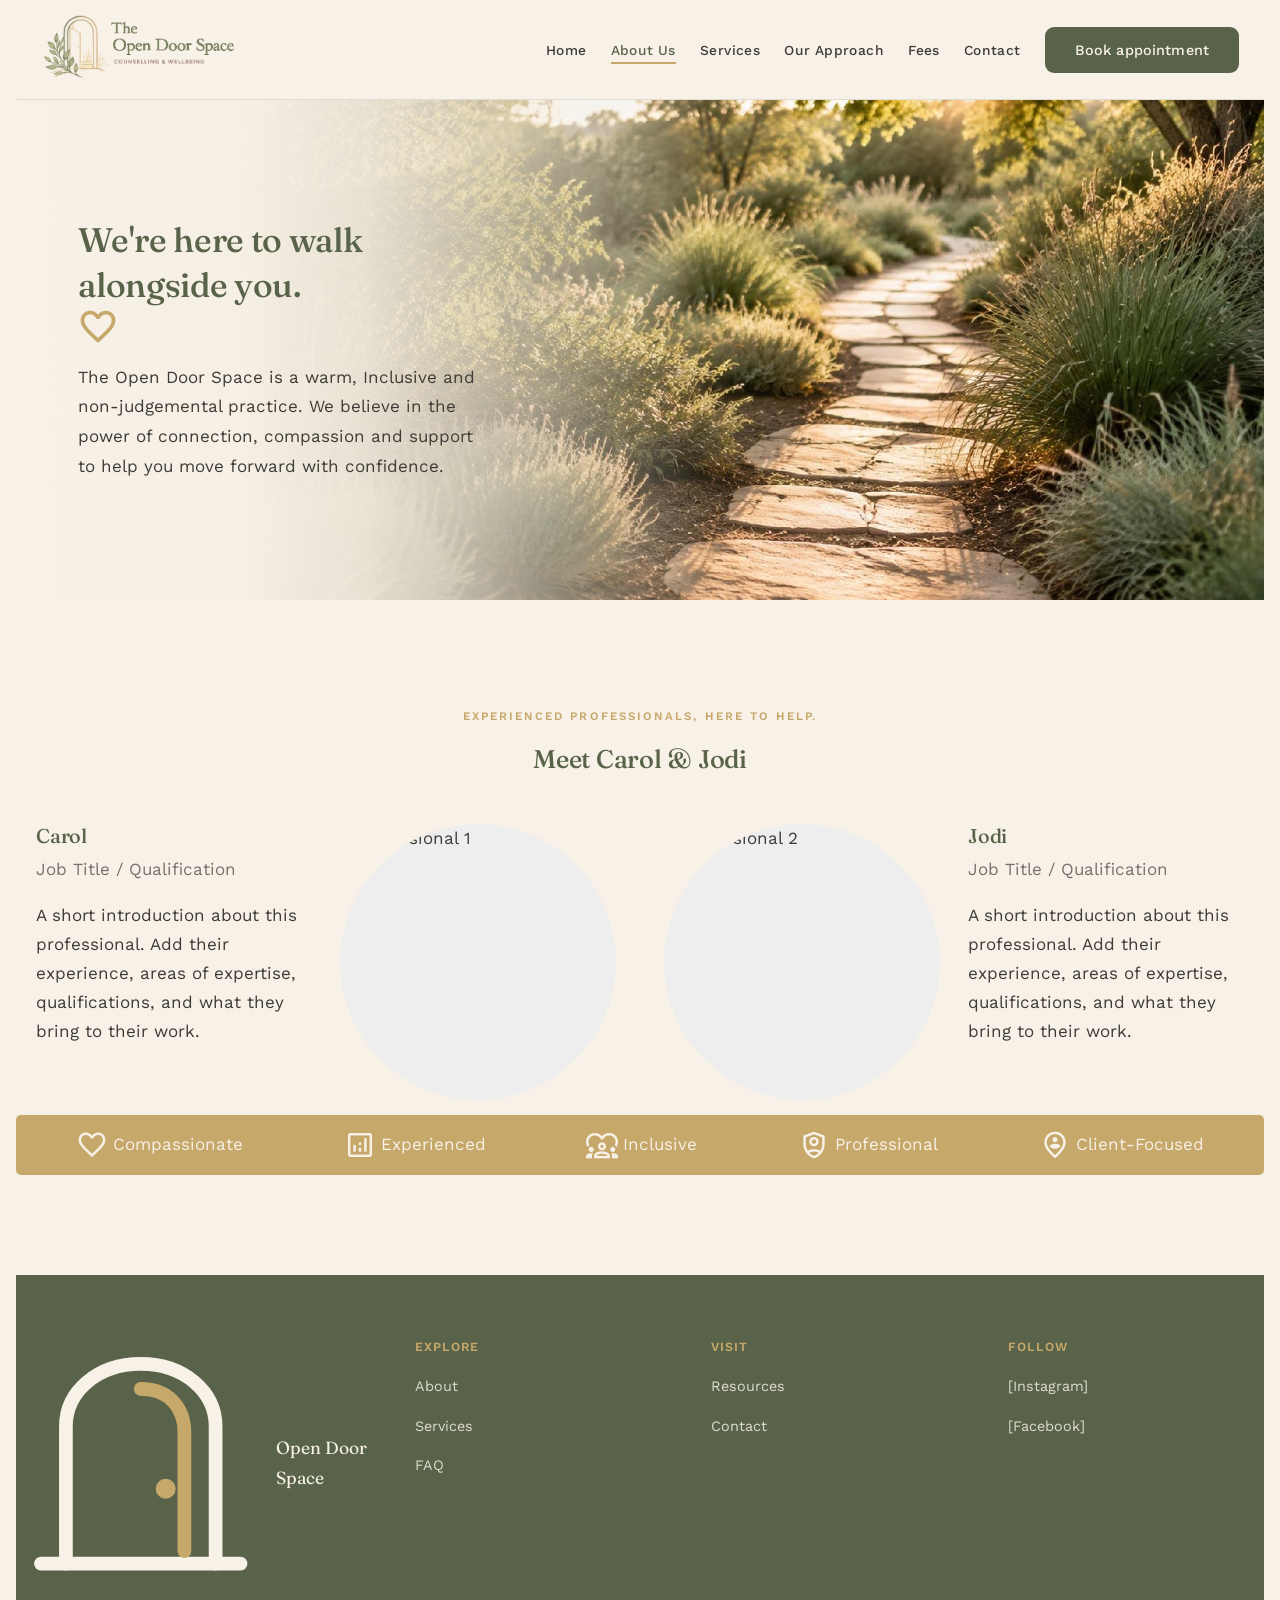
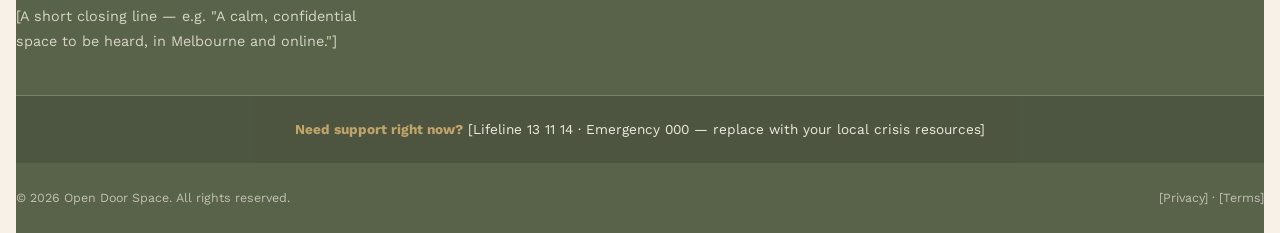
==== about.html @ 5861e18a "initial commit" ====
<!DOCTYPE html>
<html lang="en">
<head>
<meta charset="UTF-8">
<meta name="viewport" content="width=device-width, initial-scale=1.0">
<title>Open Door Space — Counseling</title>
<link rel="preconnect" href="https://fonts.googleapis.com">
<link href="https://fonts.googleapis.com/css2?family=Fraunces:ital,opsz,wght@0,9..144,300;0,9..144,400;0,9..144,500;0,9..144,600;1,9..144,400&family=Work+Sans:wght@300;400;500;600&display=swap" rel="stylesheet">
<link
  rel="stylesheet"
  href="https://fonts.googleapis.com/css2?family=Material+Symbols+Outlined:opsz,wght,FILL,GRAD@20..48,300,0,0"
>
<link rel="stylesheet" href="styles.css">
</head>
<body>

<header>
  <div class="nav-inner">
    <a class="brand" href="index.html">
      <img src="images/logo.png" style="width:200px"/>
    </a>

    <button class="menu-toggle" aria-label="Toggle navigation" id="menuToggle">
      <span></span><span></span><span></span>
    </button>

    <nav class="primary-nav" id="primaryNav">
      <ul>
        <li><a href="index.html" >Home</a></li>
        <li><a href="about.html" class="active">About Us</a></li>
        <li><a href="services.html">Services</a></li>
        <li><a href="approach.html">Our Approach</a></li>
        <li><a href="fees.html">Fees</a></li>
        <li><a href="contact.html">Contact</a></li>
        <li><button class="btn btn-primary">Book appointment</button></li>
      </ul>
    </nav>
  </div>
</header>

<main>
  <div class="hero-services">
    <img src="images/about-hero.jpg"/>
    <div class="hero-services-fade"></div>
    <div class="hero-services-content">
        <h1>We're here to walk alongside you.</h1>
        <span class="eyebrow material-symbols-outlined about-hero-icon">favorite</span>
        <p>The Open Door Space is a warm, Inclusive and non-judgemental practice. We believe in the power of connection, compassion and support to help you move forward with confidence.</p>
      </div>
    </div>
  </div>


  <section class="professionals">
  <div class="professionals__header">
    <span class="eyebrow">Experienced professionals, here to help.</span>
    <h2>Meet Carol & Jodi</h2>
  </div>

  <div class="professionals__grid">

    <!-- Professional 1 -->
    <article class="professional-card">
      <div class="professional-card__content">
        <h3>Carol</h3>
        <p class="professional-card__role">Job Title / Qualification</p>
        <p>
          A short introduction about this professional. Add their
          experience, areas of expertise, qualifications, and what
          they bring to their work.
        </p>
      </div>
      <div class="professional-card__image">
        <img
          src="https://testingbot.com/free-online-tools/random-avatar/500"
          alt="Professional 1"
        />
      </div>

    </article>

    <!-- Professional 2 -->
    <article class="professional-card">
      <div class="professional-card__image">
        <img
          src="https://testingbot.com/free-online-tools/random-avatar/800"
          alt="Professional 2"
        />
      </div>

      <div class="professional-card__content">
        <h3>Jodi</h3>
        <p class="professional-card__role">Job Title / Qualification</p>
        <p>
          A short introduction about this professional. Add their
          experience, areas of expertise, qualifications, and what
          they bring to their work.
        </p>
      </div>
    </article>

  </div>
<div class="professionals__footer">
  <div>
    <span class="material-symbols-outlined professional-footer-icon">favorite</span>
    <span>Compassionate</span>
  </div>
  <div>
    <span class="material-symbols-outlined professional-footer-icon">analytics</span>
    <span>Experienced</span>
  </div>
  <div>
    <span class="material-symbols-outlined professional-footer-icon">diversity_1</span>
    <span>Inclusive</span>
  </div>
  <div>
    <span class="material-symbols-outlined professional-footer-icon">shield_person</span>
    <span>Professional</span>
  </div>
  <div>
    <span class="material-symbols-outlined professional-footer-icon">person_pin_circle</span>
    <span>Client-Focused</span>
  </div>
</div>
</section>
</main>
<footer>
  <div class="page-shell">
    <div class="footer-grid">
      <div>
        <div class="footer-brand">
          <svg class="door-icon" viewBox="0 0 40 40" fill="none" xmlns="http://www.w3.org/2000/svg">
            <path d="M8 36V14C8 8.5 13 4 20 4C27 4 32 8.5 32 14V36" stroke="#F7F1E7" stroke-width="2.2" stroke-linecap="round"/>
            <line x1="4" y1="36" x2="36" y2="36" stroke="#F7F1E7" stroke-width="2.2" stroke-linecap="round"/>
            <path d="M20 8C24.5 8 27 11 27 15V34" stroke="#C7A86B" stroke-width="2.2" stroke-linecap="round"/>
            <circle cx="24" cy="24" r="1.6" fill="#C7A86B"/>
          </svg>
          <span>Open Door Space</span>
        </div>
        <p>[A short closing line — e.g. "A calm, confidential space to be heard, in Melbourne and online."]</p>
      </div>
      <div>
        <h4>Explore</h4>
        <ul>
          <li><a href="about.html">About</a></li>
          <li><a href="services.html">Services</a></li>
          <li><a href="faq.html">FAQ</a></li>
        </ul>
      </div>
      <div>
        <h4>Visit</h4>
        <ul>
          <li><a href="resources.html">Resources</a></li>
          <li><a href="contact.html">Contact</a></li>
        </ul>
      </div>
      <div>
        <h4>Follow</h4>
        <ul>
          <li><a href="#">[Instagram]</a></li>
          <li><a href="#">[Facebook]</a></li>
        </ul>
      </div>
    </div>
  </div>

  <div class="footer-crisis">
    <strong>Need support right now?</strong> [Lifeline 13 11 14 · Emergency 000 — replace with your local crisis resources]
  </div>

  <div class="page-shell">
    <div class="footer-bottom">
      <span>© 2026 Open Door Space. All rights reserved.</span>
      <span>[Privacy] · [Terms]</span>
    </div>
  </div>
</footer>

<script src="script.js"></script>
</body>
</html>
---- styles.css ----
:root{
  --deep-sage:#59634A;
  --soft-sage:#7F8B68;
  --cream:#F7F1E7;
  --gold:#C7A86B;
  --charcoal:#3E3B36;
  --cream-dim:#EFE7D8;
  --arch-r: 260px;
}

*{margin:0;padding:0;box-sizing:border-box;}

html{scroll-behavior:smooth;}

body{
  background:var(--cream);
  color:var(--charcoal);
  font-family:'Work Sans', sans-serif;
  font-weight:400;
  font-size:17px;
  line-height:1.75;
  padding: 0 1rem;
  -webkit-font-smoothing:antialiased;

}

h1,h2,h3,h4{
  font-family:'Fraunces', serif;
  font-weight:500;
  color:var(--deep-sage);
  line-height:1.3;
  letter-spacing:-0.01em;
}

a{color:inherit;text-decoration:none;}
ul{list-style:none;}
button{font-family:inherit;cursor:pointer;border:none;background:none;}
img{max-width:100%;display:block;}

.eyebrow{
  font-size:0.72rem;
  letter-spacing:0.18em;
  text-transform:uppercase;
  color:var(--gold);
  font-weight:600;
  margin-bottom:16px;
  display:inline-block;
}

/* ---------- layout shell ---------- */
.page-shell{margin:0 auto;}

/* ---------- header / nav ---------- */
header{
  position:sticky;
  top:0;
  z-index:100;
  background:rgba(247,241,231,0.94);
  backdrop-filter:blur(8px);
  border-bottom:1px solid rgba(89,99,74,0.14);
}
.nav-inner{
  margin:0 auto;
  padding:10px 25px;
  display:flex;
  align-items:center;
  justify-content:space-between;
}
.brand{
  display:flex;
  align-items:center;
  gap:12px;
}

nav.primary-nav ul{
  display:flex;
  align-items: center;
  gap:24px;
}

nav.primary-nav a{
  font-size:0.86rem;
  letter-spacing:0.03em;
  font-weight:500;
  color:var(--charcoal);
  padding-bottom:4px;
  border-bottom:2px solid transparent;
  transition:border-color .2s ease, color .2s ease;
}
nav.primary-nav a:hover{color:var(--deep-sage);}
nav.primary-nav a.active{
  color:var(--deep-sage);
  border-bottom-color:var(--gold);
}

.menu-toggle{
  display:none;
  width:26px;height:20px;
  flex-direction:column;
  justify-content:space-between;
}
.menu-toggle span{
  display:block;height:2px;width:100%;
  background:var(--deep-sage);
  border-radius:2px;
}

/* ---------- buttons ---------- */
.btn{
  display:inline-flex;
  align-items:center;
  gap:8px;
  padding:15px 30px;
  border-radius:9px;
  font-size:0.9rem;
  font-weight:500;
  letter-spacing:0.01em;
  transition:transform .2s ease, box-shadow .2s ease, background .2s ease;
}

.btn-primary{
  background:var(--deep-sage);
  color:var(--cream);
}
.btn-primary:hover{
  background:var(--soft-sage);
  transform:translateY(-2px);
  box-shadow:0 10px 24px -10px rgba(89,99,74,0.5);
}
.btn-outline{
  border:1.5px solid var(--deep-sage);
  color:var(--deep-sage);
  background:transparent;
}
.btn-outline:hover{
  background:var(--deep-sage);
  color:var(--cream);
  transform:translateY(-2px);
}

/* ---------- placeholder blocks ---------- */
.ph-img, .help-media{
  position:relative;
  overflow: hidden;
  line-height:1.5;
}

.ph-img img, .help-media img {
  width: 100%;
  height: 100%;
  object-fit: cover;
  display: block;
}
.ph-img::after{
  content: "";
  position: absolute;
  top: 0;
  left: 0;
  width: 15%;
  height: 100%;
  background: linear-gradient(
    to right,
    #F7F1E7 0%,
    rgba(247, 241, 231, 0.7) 35%,
    rgba(247, 241, 231, 0.2) 75%,
    transparent 100%
  );
  pointer-events: none;
}
.help-media::after{
  content: "";
  position: absolute;
  top: 0;
  right: 0;
  width: 30%;
  height: 100%;
  background: linear-gradient(
    to left,
    #F7F1E7 0%,
    rgba(247, 241, 231, 0.7) 35%,
    rgba(247, 241, 231, 0.2) 75%,
    transparent 100%
  );
  pointer-events: none;
}


/* ---------- sections general ---------- */
section{padding:100px 0;}
.section-head{
  max-width:620px;
  margin-bottom:56px;
}
.section-head.center{margin-left:auto;margin-right:auto;text-align:center;}
.section-head h2{font-size:2rem;margin-bottom:16px;}
.section-head p{color:var(--charcoal);opacity:0.85;}

.band-sage{background:var(--deep-sage);color:var(--cream);}
.band-sage h2, .band-sage h3{color:var(--cream);}
.band-dim{background:var(--cream-dim);}

/* ---------- HOME hero ---------- */
.hero-inner{
  display:grid;
  grid-template-columns:1fr 1fr;
  align-items:center;
}
.hero-copy {
  padding-left: 20px;
}
.about-hero-copy {
  padding-left: 20px;
}
.hero-copy h1{
  font-size:2.7rem;
  line-height:1.25;
  margin-bottom:24px;
}
.hero-copy p{
  font-size:1.08rem;
  max-width:460px;
  margin-bottom:38px;
  opacity:0.9;
}
.hero-actions{display:flex;gap:16px;flex-wrap:wrap;}
.reassure-row{
  display:flex;
  gap:36px;
  flex-wrap:wrap;
  margin-top:44px;
  font-size:0.86rem;
  color:var(--soft-sage);
}
.reassure-row span{display:flex;align-items:center;gap:8px;}

/* about us */
.about-hero-icon {
  font-size: 40px;
}
/* feature grid */

.quote-block{
  max-width:680px;
  margin:0 auto;
  text-align:center;
}
.quote-block p{
  font-family:'Fraunces', serif;
  font-size:1.4rem;
  font-style:italic;
  font-weight:400;
  line-height:1.6;
  margin-bottom:22px;
}

.cta-band{text-align:center;}
.cta-band h2{margin-bottom:18px;}
.cta-band p{max-width:500px;margin:0 auto 32px;opacity:0.88;}

/* ---------- PROFESSIONALS ------*/

.professionals {

}
.professionals__header {
  margin-bottom: 48px;
  text-align: center;
}

.professionals__eyebrow {
  display: block;
  margin-bottom: 12px;
  font-size: 0.85rem;
  text-transform: uppercase;
  letter-spacing: 0.12em;
}

.professionals__header h2 {
  margin: 0;
}

.professionals__grid {
  display: grid;
  grid-template-columns: repeat(2, 1fr);
  gap: 48px;
  padding: 0 20px;
}
.professionals__footer {
  width: 100%;
  height: 60px;
  background-color: var(--gold);
  margin-top: 15px;
  border-radius: 5px;
  padding: 0 10px;
  display: flex;
  flex-direction: row;
  align-items: center;
  justify-content: space-around;
}
.professional-footer-icon {
  font-size: 2rem;
}
.professionals__footer div{
  color: var(--cream);
  display: flex;
  align-items: center;
  gap: 5px;
}

.professional-card {
  display: grid;
  grid-template-columns: 1fr 1fr;
  gap: 28px;
  align-items: start;
}

.professional-card__image {
  aspect-ratio: 1 / 1;
  overflow: hidden;
  border-radius: 50%;
  background: #eee;
}

.professional-card__image img {
  width: 100%;
  height: 100%;
  object-fit: cover;
  display: block;
}

.professional-card__content h3 {
  margin: 0 0 6px;
}

.professional-card__role {
  margin: 0 0 16px;
  opacity: 0.7;
}

.professional-card__content p:last-child {
  line-height: 1.7;
  margin: 0;
}

@media (max-width: 768px) {
  .professionals__grid {
    grid-template-columns: 1fr;
    gap: 40px;
  }

  .professional-card {
    grid-template-columns: 120px 1fr;
    gap: 20px;
  }
}

/* ---------- SERVICES -------------*/
.hero-services {
  position: relative;
  width: 100%;
  overflow: hidden;
}
.hero-services img {
  max-height: 500px;
    object-fit: cover;
    width: 100%;  
}

/* Soft background behind the text */
.hero-services-fade {
  position: absolute;
  inset: 0;
  pointer-events: none;

  background:
    linear-gradient(
      to right,
      #F7F1E7 0%,
      rgba(247, 241, 231, 0.98) 18%,
      rgba(247, 241, 231, 0.85) 28%,
      rgba(247, 241, 231, 0.45) 40%,
      rgba(247, 241, 231, 0) 55%
    );
}

/* Text positioned over image */
.hero-services-content {
  position: absolute;
  top: 50%;
  left: 5%;
  transform: translateY(-50%);
  width: 32%;
  z-index: 2;
}
/* ---------- HOW WE CAN HELP ------*/
.help-section {
  padding: 80px 0;
  display: grid;
  grid-template-columns: 1fr 2fr;
  align-items: center;
}

.help-section__intro {
  max-width: 720px;
  margin-bottom: 56px;
}

.help-section__eyebrow {
  display: block;
  margin-bottom: 14px;
  font-size: 0.8rem;
  letter-spacing: 0.14em;
  text-transform: uppercase;
  opacity: 0.65;
}

.help-section__intro h2 {
  margin: 0 0 20px;
  font-size: clamp(2rem, 4vw, 3.2rem);
  line-height: 1.1;
  font-weight: 500;
}

.help-section__intro p {
  max-width: 620px;
  margin: 0;
  font-size: 1.05rem;
  line-height: 1.75;
  opacity: 0.75;
}

.help-section__grid {
  display: flex;
  flex-direction: column;
  padding: 0 0 0 20px;
  justify-content: start;
  align-items: center;
  gap: 2rem;
  height: 100%;
}

.help-section__items {
  display: flex;
  flex-direction: row;
  flex-wrap: wrap;
  justify-content: center;
  gap: 3rem;
}
.help-section__items div {
  display: flex;
  flex-direction: column;
  justify-content: center;
  align-items: center;
  text-align: center;
}

.help-icon {
  font-size: 4rem;
  color: var(--soft-sage);;
}
.help-item-text {
  font-size: large;
  white-space: normal;
  overflow-wrap: break-word;
  word-break: normal;
}
/* Tablet */
@media (max-width: 900px) {
  .help-section__grid {
    grid-template-columns: repeat(2, 1fr);
  }
}

/* Mobile */
@media (max-width: 600px) {
  .help-section {
    padding: 70px 0;
  }

  .help-section__intro {
    margin-bottom: 40px;
  }

  .help-section__grid {
    grid-template-columns: 1fr;
  }

  .help-card {
    min-height: auto;
    padding: 28px;
  }
}

/* ---------- ABOUT ---------- */
.about-hero{display:grid;grid-template-columns:1fr 1fr;gap:64px;align-items:center;}
.values-grid{display:grid;grid-template-columns:repeat(4,1fr);gap:22px;margin-top:24px;}
.value-card{padding:30px 24px;background:var(--cream-dim);border-radius:20px;}
.value-card h4{font-size:1rem;margin-bottom:8px;color:var(--charcoal);font-family:'Work Sans',sans-serif;font-weight:600;}
.value-card p{font-size:0.86rem;opacity:0.8;}
.team-grid{display:grid;grid-template-columns:repeat(3,1fr);gap:30px;margin-top:24px;}
.team-card .ph-img{min-height:220px;border-radius:150px 150px 0 0;margin-bottom:16px;}
.team-card h4{font-size:1.05rem;margin-bottom:4px;color:var(--charcoal);font-family:'Work Sans',sans-serif;font-weight:600;}
.team-card .role{font-size:0.82rem;color:var(--soft-sage);margin-bottom:10px;display:block;}
.team-card p{font-size:0.88rem;opacity:0.85;}

/* ---------- SERVICES ---------- */
.services-grid{display:grid;grid-template-columns:repeat(3,1fr);gap:32px;}
.service-card{background:#fff;border-radius:22px;overflow:hidden;box-shadow:0 12px 30px -18px rgba(62,59,54,0.2);}
.service-card .ph-img{min-height:190px;border-radius:0;}
.service-card-body{padding:28px;}
.service-card-body h3{font-size:1.1rem;margin-bottom:10px;}
.service-card-body p{font-size:0.9rem;opacity:0.85;margin-bottom:18px;}
.service-tag{
  font-size:0.7rem;letter-spacing:0.06em;text-transform:uppercase;
  color:var(--gold);font-weight:600;margin-bottom:10px;display:inline-block;
}

/* ---------- FAQ ---------- */
.faq-list{max-width:760px;margin:0 auto;}
.faq-item{
  padding:28px 0;
  border-bottom:1px solid rgba(89,99,74,0.18);
}
.faq-item h3{font-size:1.05rem;color:var(--charcoal);font-family:'Work Sans',sans-serif;font-weight:600;margin-bottom:10px;display:flex;gap:12px;align-items:flex-start;}
.faq-item .q-mark{color:var(--gold);font-family:'Fraunces',serif;font-style:italic;flex-shrink:0;}
.faq-item p{font-size:0.92rem;opacity:0.85;padding-left:28px;}

/* ---------- RESOURCES ---------- */
.resources-grid{display:grid;grid-template-columns:repeat(3,1fr);gap:32px;}
.resource-card{background:var(--cream-dim);border-radius:20px;overflow:hidden;}
.resource-card .ph-img{min-height:170px;border-radius:0;background:repeating-linear-gradient(135deg, rgba(127,139,104,0.09) 0 12px, rgba(127,139,104,0.02) 12px 24px);}
.resource-card-body{padding:26px;}
.resource-card-body h3{font-size:1.02rem;margin-bottom:10px;}
.resource-card-body p{font-size:0.88rem;opacity:0.85;margin-bottom:14px;}
.resource-card-body a{font-size:0.85rem;font-weight:600;color:var(--deep-sage);border-bottom:1.5px solid var(--gold);padding-bottom:2px;}

/* ---------- CONTACT ---------- */
.contact-grid{display:grid;grid-template-columns:1fr 1fr;gap:64px;}
.field{margin-bottom:24px;}
.field label{
  display:block;font-size:0.78rem;letter-spacing:0.04em;text-transform:uppercase;
  color:var(--soft-sage);margin-bottom:8px;font-weight:600;
}
.field input, .field textarea{
  width:100%;
  padding:15px 16px;
  border:1.5px solid rgba(89,99,74,0.3);
  border-radius:12px;
  background:#fff;
  font-family:inherit;
  font-size:0.95rem;
  color:var(--charcoal);
}
.field textarea{min-height:130px;resize:vertical;}
.field-note{font-size:0.8rem;opacity:0.65;margin-top:-12px;margin-bottom:24px;}
.contact-info-item{display:flex;gap:16px;margin-bottom:26px;align-items:flex-start;}
.contact-info-item .ic{
  width:40px;height:40px;border-radius:12px;background:var(--cream-dim);
  display:flex;align-items:center;justify-content:center;flex-shrink:0;
}
.contact-info-item h4{font-size:0.96rem;margin-bottom:4px;color:var(--charcoal);font-family:'Work Sans',sans-serif;font-weight:600;}
.contact-info-item p{font-size:0.88rem;opacity:0.85;}

.crisis-note{
  background:var(--cream-dim);
  border-radius:16px;
  padding:22px 24px;
  margin-top:8px;
  font-size:0.85rem;
  color:var(--charcoal);
  opacity:0.9;
}
.crisis-note strong{color:var(--deep-sage);}

/* ---------- footer ---------- */
footer{
  background:var(--deep-sage);
  color:var(--cream);
  padding:64px 0 0;
}
.footer-grid{
  display:grid;
  grid-template-columns:1.4fr 1fr 1fr 1fr;
  gap:40px;
  padding-bottom:40px;
  border-bottom:1px solid rgba(247,241,231,0.2);
}
.footer-brand{display:flex;align-items:center;gap:10px;margin-bottom:16px;}
.footer-brand span{font-family:'Fraunces',serif;font-size:1.1rem;}
footer p{opacity:0.8;font-size:0.9rem;}
footer h4{color:var(--gold);font-family:'Work Sans',sans-serif;font-size:0.78rem;letter-spacing:0.08em;text-transform:uppercase;margin-bottom:16px;font-weight:600;}
footer ul li{margin-bottom:10px;}
footer ul a{opacity:0.85;font-size:0.9rem;}
footer ul a:hover{opacity:1;text-decoration:underline;}

.footer-crisis{
  background:rgba(0,0,0,0.14);
  padding:22px 0;
  font-size:0.85rem;
  text-align:center;
  opacity:0.95;
}
.footer-crisis strong{color:var(--gold);}

.footer-bottom{
  padding:24px 0;
  display:flex;
  justify-content:space-between;
  font-size:0.78rem;
  opacity:0.65;
  flex-wrap:wrap;
  gap:10px;
}

/* ---------- responsive ---------- */
@media (max-width: 860px){
  nav.primary-nav{
    position:absolute;
    top:100%;
    right:32px;
    left:32px;
    background:var(--cream);
    border:1px solid rgba(89,99,74,0.15);
    border-radius:14px;
    padding:14px;
    box-shadow:0 16px 30px -14px rgba(62,59,54,0.3);
    display:none;
  }
  nav.primary-nav.open{display:block;}
  nav.primary-nav ul{flex-direction:column;gap:4px;}
  nav.primary-nav a{display:block;padding:10px 8px;border-bottom:none;}
  nav.primary-nav a.active{background:var(--cream-dim);border-radius:8px;}
  .menu-toggle{display:flex;}

  .hero-inner, .about-hero, .grid-2{grid-template-columns:1fr;}
  .hero-copy h1{font-size:2.1rem;}
  .arch-row{grid-template-columns:repeat(2,1fr);}
  .grid-3, .services-grid, .values-grid, .team-grid, .resources-grid{grid-template-columns:repeat(2,1fr);}
  .footer-grid{grid-template-columns:1fr 1fr;}
  .contact-grid{grid-template-columns:1fr;}
}
@media (max-width: 540px){
  .page-shell{padding:0 20px;}
  .nav-inner{padding:16px 20px;}
  .grid-3, .services-grid, .values-grid, .team-grid, .resources-grid{grid-template-columns:1fr;}
  .footer-grid{grid-template-columns:1fr;}
  section{padding:68px 0;}
}
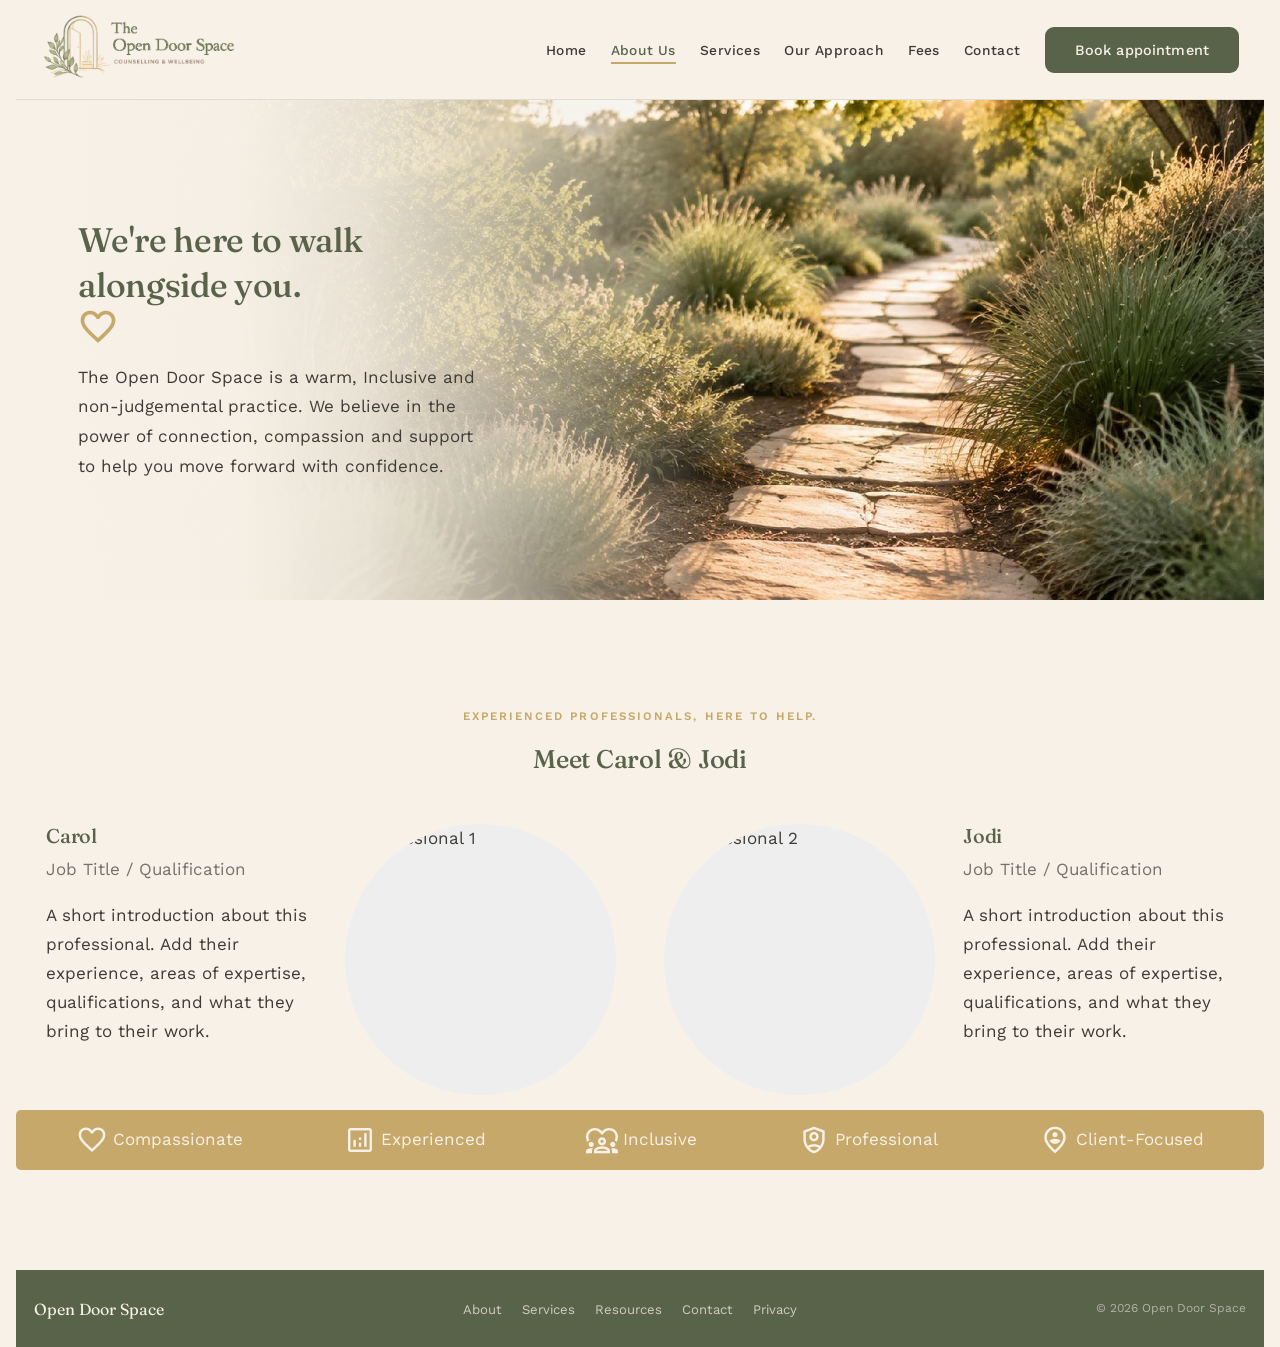
==== commit bbacda0b: "demo ready" ====
--- a/about.html
+++ b/about.html
@@ -126,52 +126,24 @@
 </main>
 <footer>
   <div class="page-shell">
-    <div class="footer-grid">
-      <div>
-        <div class="footer-brand">
-          <svg class="door-icon" viewBox="0 0 40 40" fill="none" xmlns="http://www.w3.org/2000/svg">
-            <path d="M8 36V14C8 8.5 13 4 20 4C27 4 32 8.5 32 14V36" stroke="#F7F1E7" stroke-width="2.2" stroke-linecap="round"/>
-            <line x1="4" y1="36" x2="36" y2="36" stroke="#F7F1E7" stroke-width="2.2" stroke-linecap="round"/>
-            <path d="M20 8C24.5 8 27 11 27 15V34" stroke="#C7A86B" stroke-width="2.2" stroke-linecap="round"/>
-            <circle cx="24" cy="24" r="1.6" fill="#C7A86B"/>
-          </svg>
-          <span>Open Door Space</span>
-        </div>
-        <p>[A short closing line — e.g. "A calm, confidential space to be heard, in Melbourne and online."]</p>
+    <div class="footer-inner">
+
+      <div class="footer-brand">
+        Open Door Space
       </div>
-      <div>
-        <h4>Explore</h4>
-        <ul>
-          <li><a href="about.html">About</a></li>
-          <li><a href="services.html">Services</a></li>
-          <li><a href="faq.html">FAQ</a></li>
-        </ul>
+
+      <ul class="footer-links">
+        <li><a href="about.html">About</a></li>
+        <li><a href="services.html">Services</a></li>
+        <li><a href="index.html">Resources</a></li>
+        <li><a href="contact.html">Contact</a></li>
+        <li><a href="index.html">Privacy</a></li>
+      </ul>
+
+      <div class="footer-copy">
+        © 2026 Open Door Space
       </div>
-      <div>
-        <h4>Visit</h4>
-        <ul>
-          <li><a href="resources.html">Resources</a></li>
-          <li><a href="contact.html">Contact</a></li>
-        </ul>
-      </div>
-      <div>
-        <h4>Follow</h4>
-        <ul>
-          <li><a href="#">[Instagram]</a></li>
-          <li><a href="#">[Facebook]</a></li>
-        </ul>
-      </div>
-    </div>
-  </div>
 
-  <div class="footer-crisis">
-    <strong>Need support right now?</strong> [Lifeline 13 11 14 · Emergency 000 — replace with your local crisis resources]
-  </div>
-
-  <div class="page-shell">
-    <div class="footer-bottom">
-      <span>© 2026 Open Door Space. All rights reserved.</span>
-      <span>[Privacy] · [Terms]</span>
     </div>
   </div>
 </footer>
--- a/styles.css
+++ b/styles.css
@@ -122,6 +122,14 @@
   background:var(--deep-sage);
   color:var(--cream);
 }
+.btn-primary-large{
+  background:var(--deep-sage);
+  color:var(--cream);
+  border-radius:9px;
+  padding: 20px 40px;
+  font-size: large;
+}
+
 .btn-primary:hover{
   background:var(--soft-sage);
   transform:translateY(-2px);
@@ -283,7 +291,7 @@
   display: grid;
   grid-template-columns: repeat(2, 1fr);
   gap: 48px;
-  padding: 0 20px;
+  padding: 0 30px;
 }
 .professionals__footer {
   width: 100%;
@@ -366,6 +374,30 @@
     width: 100%;  
 }
 
+.service-section__items {
+  display: flex;
+  flex-direction: row;
+  flex-wrap: wrap;
+  justify-content: space-evenly;
+  text-align: center;
+  gap: 3rem;
+  width: 100%;
+}
+
+.service-section__items > div {
+  display: flex;
+  flex: 1 1 0;
+  box-sizing: border-box;  
+  flex-direction: column;
+  align-items: center;
+  justify-content: center;
+  padding: 0 30px;
+  border-right: 2px solid rgba(74, 93, 78, 0.18);
+}
+
+.service-section__items > div:last-child {
+  border-right: none;
+}
 /* Soft background behind the text */
 .hero-services-fade {
   position: absolute;
@@ -439,13 +471,14 @@
   height: 100%;
 }
 
-.help-section__items {
+.help-section__items{
   display: flex;
   flex-direction: row;
   flex-wrap: wrap;
   justify-content: center;
   gap: 3rem;
 }
+
 .help-section__items div {
   display: flex;
   flex-direction: column;
@@ -491,6 +524,109 @@
   }
 }
 
+/* ---------- APPROACH ------- */
+.approach-section__items, .fees-section__items {
+  display: flex;
+  flex-direction: row;
+  flex-wrap: wrap;
+  justify-content: space-evenly;
+  gap: 3rem;
+  width: 100%;
+}
+
+.approach-section__items div {
+  flex: 1 1 0;
+  box-sizing: border-box;
+  display: flex;
+  flex-direction: column;
+  align-items: center;
+  justify-content: center;
+}
+.approach-item-heading {
+  font-size: large;
+  font-weight: 600;
+}
+
+.approach-item-text {
+  text-align: center;
+}
+
+/* -----------FEES ------------*/
+.fees-section__items div {
+  flex: 1 1 0;
+  box-sizing: border-box;
+  display: flex;
+  flex-direction: column;
+  align-items: center;
+  text-align: center;
+  border-radius: 0.5rem;
+  background-color: var(--cream-dim);
+  padding: 1.2rem;
+  gap: 10px;
+}
+.fees-item-heading{
+  font-size: 1.5rem;
+  font-weight: bold;
+}
+
+/* ---------- CONTACT -------- */
+.contact-section-modal {
+  position: absolute;
+  right: 5%;
+  top: 5%;
+  display: flex;
+  flex-direction: column;
+  gap: 15px;
+  background-color: whitesmoke;
+  padding: 1rem;
+  border-radius: 0.5rem;
+  box-shadow: 1px 1px 1px white;
+}
+.contact-section-modal div{
+  display: flex;
+  align-items: center;
+  gap: 20px;
+  font-size: 1.3rem;
+  color: var(--soft-sage);
+}
+.contact-section-modal button {
+  text-align: center;
+  margin-top: 20px;
+}
+.contact-section-modal-icon {
+  font-size: 34px;
+}
+
+.contact-section__items {
+  background-color: var(--soft-sage);
+  color: var(--cream);
+  display: flex;
+  flex-direction: row;
+  flex-wrap: wrap;
+  justify-content: space-evenly;
+  gap: 3rem;
+  width: 100%;
+}
+
+.contact-section__items > div {
+  display: flex;
+  flex: 1 1 0;
+  box-sizing: border-box;  
+  flex-direction: column;
+  align-items: center;
+  justify-content: start;
+  text-align: center;
+  padding: 0 30px;
+  border-right: 2px solid var(--cream);
+}
+
+.contact-icon {
+  color: var(--cream);
+  font-size: 5rem;
+}
+.contact-item-text {
+  font-size: 1.3rem;
+}
 /* ---------- ABOUT ---------- */
 .about-hero{display:grid;grid-template-columns:1fr 1fr;gap:64px;align-items:center;}
 .values-grid{display:grid;grid-template-columns:repeat(4,1fr);gap:22px;margin-top:24px;}
@@ -572,45 +708,75 @@
 }
 .crisis-note strong{color:var(--deep-sage);}
 
-/* ---------- footer ---------- */
-footer{
-  background:var(--deep-sage);
-  color:var(--cream);
-  padding:64px 0 0;
-}
-.footer-grid{
-  display:grid;
-  grid-template-columns:1.4fr 1fr 1fr 1fr;
-  gap:40px;
-  padding-bottom:40px;
-  border-bottom:1px solid rgba(247,241,231,0.2);
-}
-.footer-brand{display:flex;align-items:center;gap:10px;margin-bottom:16px;}
-.footer-brand span{font-family:'Fraunces',serif;font-size:1.1rem;}
-footer p{opacity:0.8;font-size:0.9rem;}
-footer h4{color:var(--gold);font-family:'Work Sans',sans-serif;font-size:0.78rem;letter-spacing:0.08em;text-transform:uppercase;margin-bottom:16px;font-weight:600;}
-footer ul li{margin-bottom:10px;}
-footer ul a{opacity:0.85;font-size:0.9rem;}
-footer ul a:hover{opacity:1;text-decoration:underline;}
-
-.footer-crisis{
-  background:rgba(0,0,0,0.14);
-  padding:22px 0;
-  font-size:0.85rem;
-  text-align:center;
-  opacity:0.95;
-}
-.footer-crisis strong{color:var(--gold);}
-
-.footer-bottom{
-  padding:24px 0;
-  display:flex;
-  justify-content:space-between;
-  font-size:0.78rem;
-  opacity:0.65;
-  flex-wrap:wrap;
-  gap:10px;
-}
+/* ---------- compact footer ---------- */
+footer {
+  background: var(--deep-sage);
+  color: var(--cream);
+  padding: 24px 18px;
+}
+
+.footer-inner {
+  display: flex;
+  align-items: center;
+  justify-content: space-between;
+  gap: 24px;
+  flex-wrap: wrap;
+}
+
+.footer-brand {
+  font-family: 'Fraunces', serif;
+  font-size: 1rem;
+  color: var(--cream);
+}
+
+.footer-links {
+  display: flex;
+  align-items: center;
+  gap: 20px;
+  margin: 0;
+  padding: 0;
+  list-style: none;
+}
+
+.footer-links a {
+  color: var(--cream);
+  opacity: 0.75;
+  font-size: 0.82rem;
+  text-decoration: none;
+}
+
+.footer-links a:hover {
+  opacity: 1;
+}
+
+.footer-copy {
+  font-size: 0.75rem;
+  opacity: 0.55;
+  white-space: nowrap;
+}
+
+@media (max-width: 700px) {
+  footer {
+    padding: 22px 10px;
+  }
+
+  .footer-inner {
+    justify-content: center;
+    text-align: center;
+    gap: 12px;
+  }
+
+  .footer-links {
+    width: 100%;
+    justify-content: center;
+    gap: 16px;
+  }
+
+  .footer-copy {
+    width: 100%;
+  }
+}
+
 
 /* ---------- responsive ---------- */
 @media (max-width: 860px){
